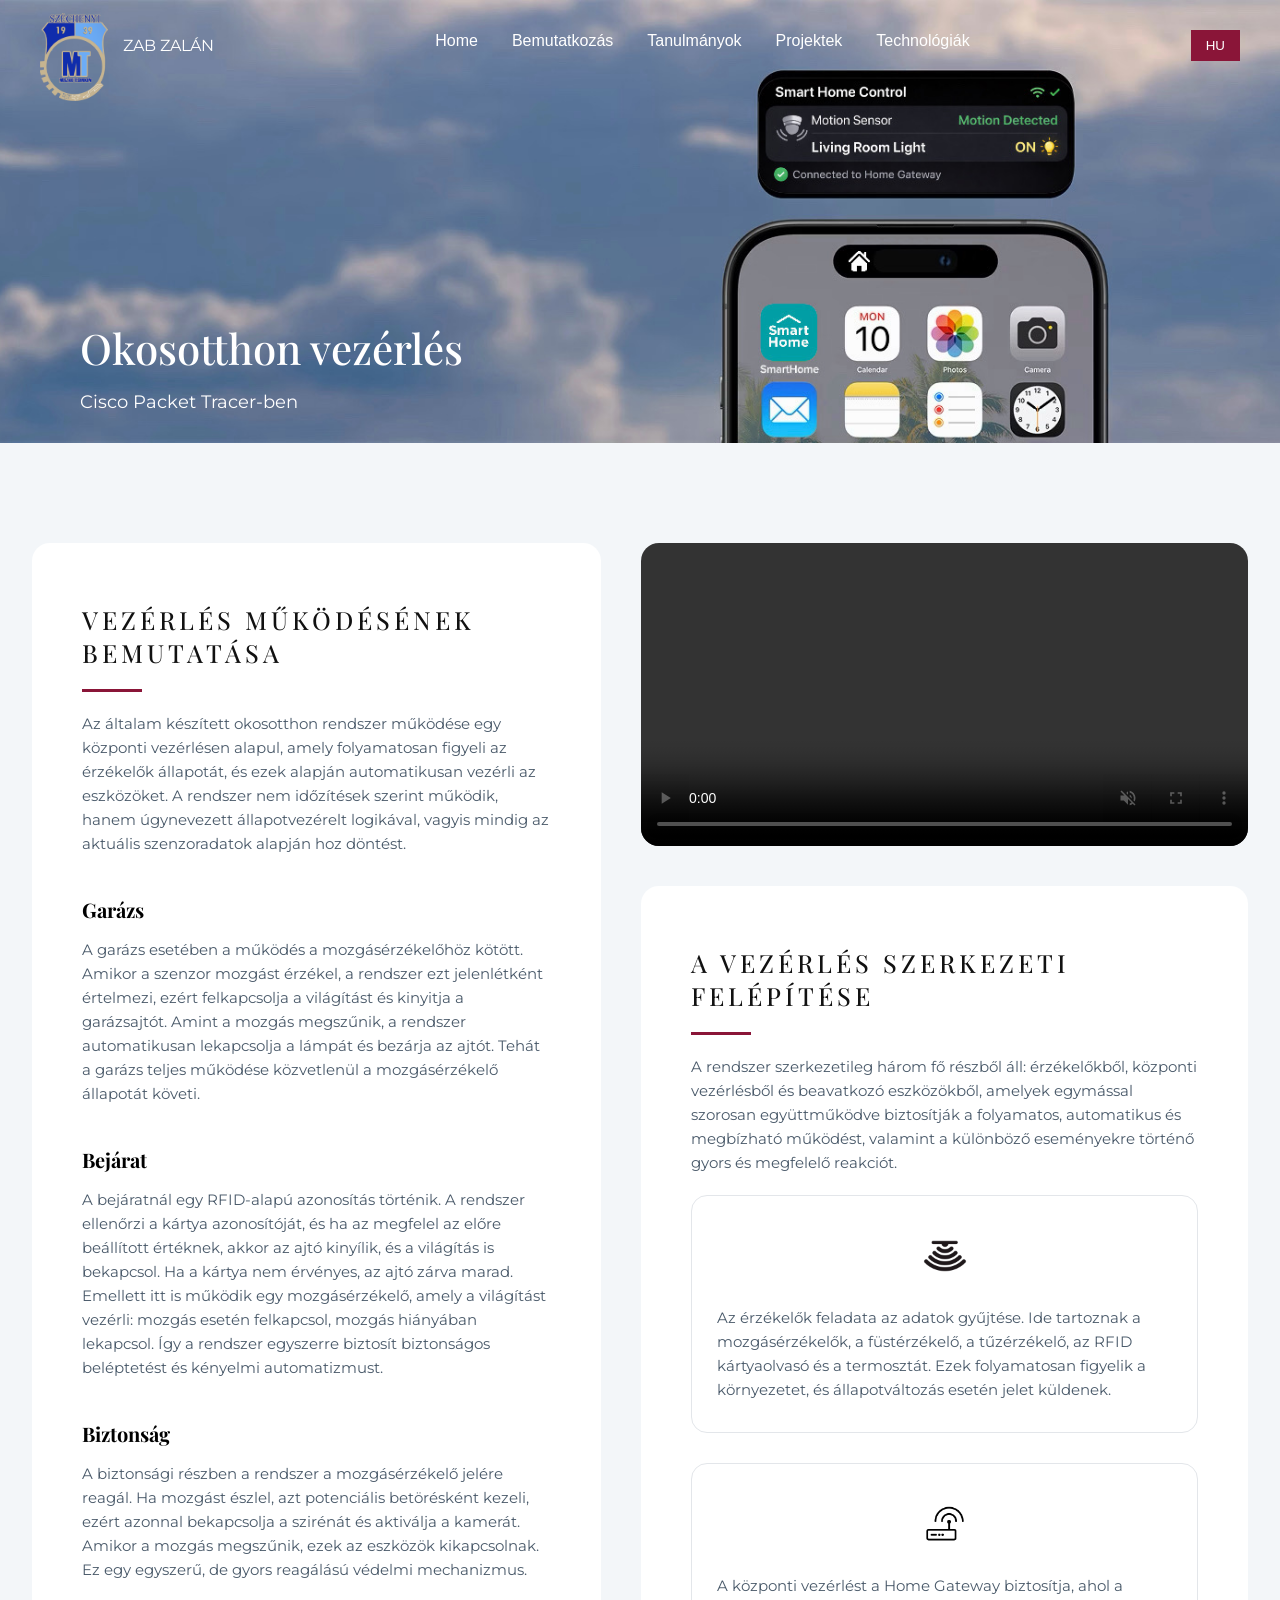
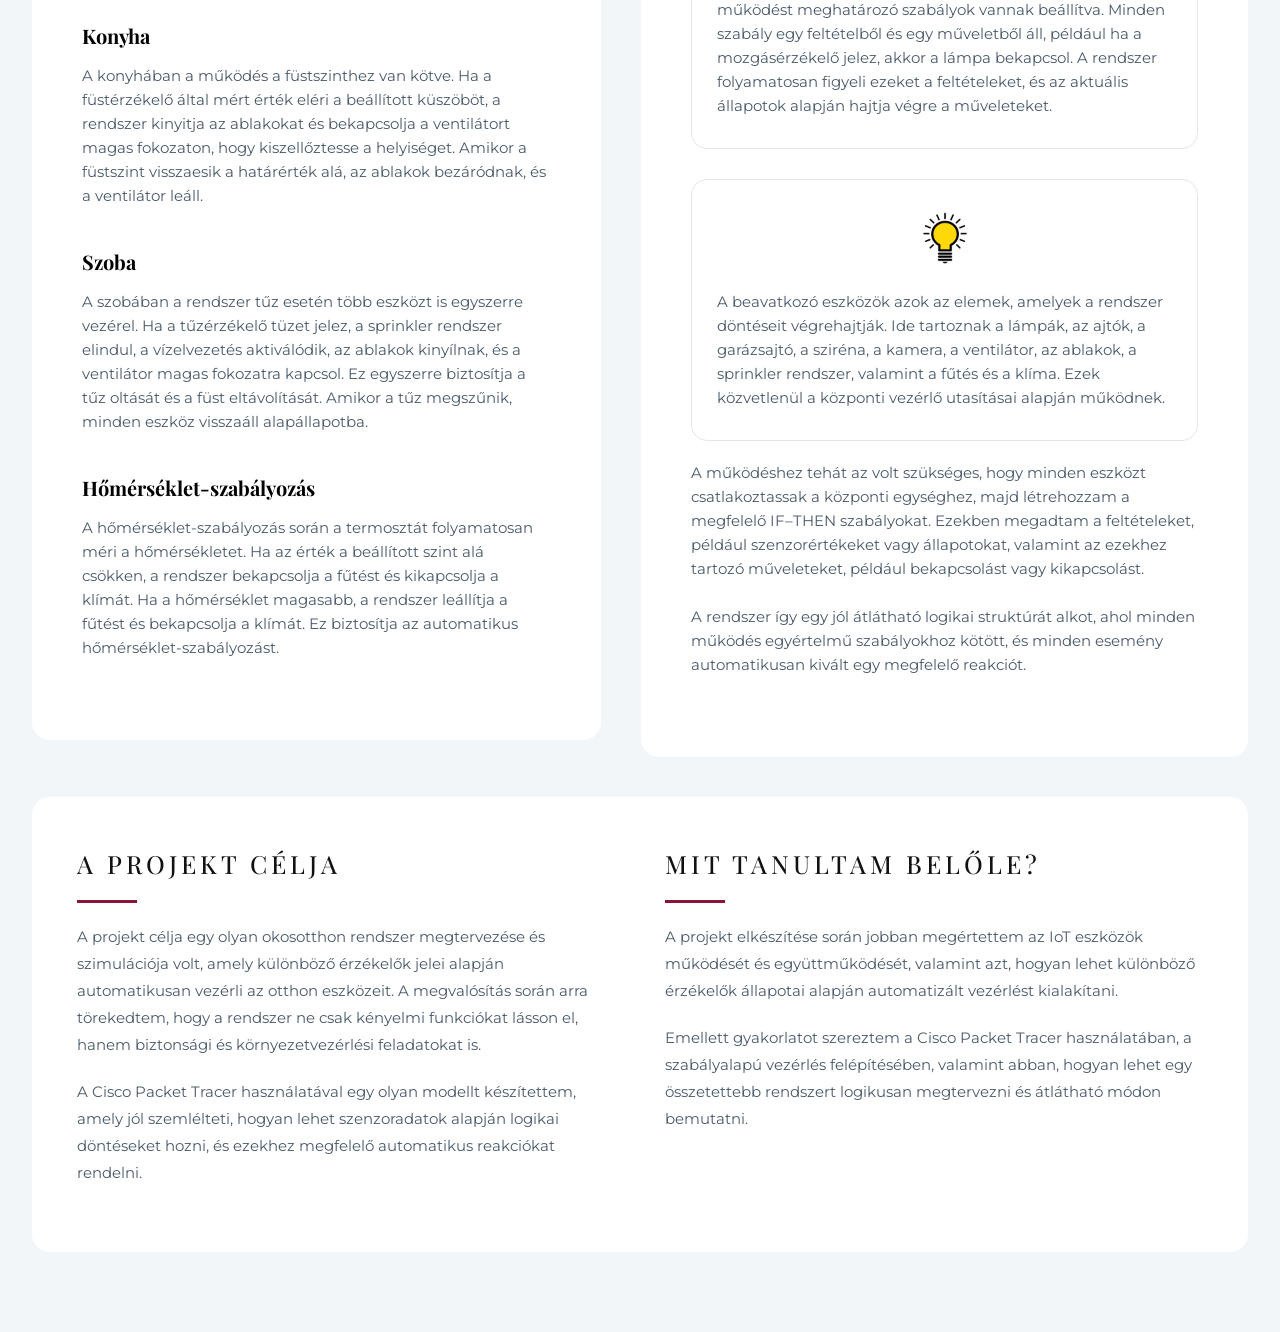
==== Projektek/project_1.html @ eafe8681 "fix submodule issue for Projektek" ====
<!DOCTYPE html>
<html lang="hu">

<head>
    <meta charset="UTF-8">
    <meta name="viewport" content="width=device-width, initial-scale=1.0">
    <title>Portfolio</title>
    <link rel="stylesheet" href="./style/style.css">
    <link
        href="https://fonts.googleapis.com/css2?family=Playfair+Display:wght@400;600&family=Montserrat:wght@300;500&display=swap"
        rel="stylesheet">
</head>

<body>
    <header>
        <div class="logo">
            <a href="https://szek-szechenyi.www.intezmeny.edir.hu/" target="_blank">
                <img src="./style/Photos/logo.png" alt="School Logo">
            </a>
            <span id="nav-name">ZAB ZALÁN</span>
        </div>
        <button class="menu-toggle" onclick="toggleMenu()">
            ☰
        </button>
        <nav id="nav-menu">
            <button onclick="scrollToSection('home')" id="nav-home">Home</button>
            <button onclick="scrollToSection('rolam')" id="nav-about">Bemutatkozás</button>
            <div class="dropdown">
                <button class="dropbtn" id="nav-study" onclick="handleStudyClick()">Tanulmányok</button>
                <div class="dropdown-content">
                    <button onclick="scrollToSection('ev910')" id="ev910-btn">9–10. évfolyam</button>
                    <button onclick="scrollToSection('ev11')" id="ev11-btn">11. évfolyam</button>
                    <button onclick="scrollToSection('ev12')" id="ev12-btn">12. évfolyam</button>
                    <button onclick="scrollToSection('ev13')" id="ev13-btn">13. évfolyam</button>
                </div>
            </div>
            <button onclick="scrollToSection('projektek')" id="nav-projects">Projektek</button>
            <button onclick="scrollToSection('technologiak')" id="nav-technologies">Technológiák</button>
        </nav>

        <button class="lang-btn" id="lang-btn" onclick="toggleLanguage()">HU</button>
    </header>

    <!-- HERO SECTION -->
    <section class="hero">
        <div class="hero-content">
            <h1>Okosotthon vezérlés</h1>
            <p>Cisco Packet Tracer-ben</p>
        </div>
    </section>


    <section class="cards-layout">
        <div class="cards-layout2">

            <div class="wrapper">
                <h1>Vezérlés működésének bemutatása</h1>


                <p>
                    Az általam készített okosotthon rendszer működése egy központi vezérlésen alapul, amely folyamatosan
                    figyeli az érzékelők állapotát, és ezek alapján automatikusan vezérli az eszközöket. A rendszer nem
                    időzítések szerint működik, hanem úgynevezett állapotvezérelt logikával, vagyis mindig az aktuális
                    szenzoradatok alapján hoz döntést.
                </p>

                <h2>Garázs</h2>
                <p>A garázs esetében a működés a mozgásérzékelőhöz kötött. Amikor a szenzor mozgást érzékel,
                    a rendszer ezt jelenlétként értelmezi, ezért felkapcsolja a világítást és kinyitja a garázsajtót.
                    Amint a mozgás megszűnik, a rendszer automatikusan lekapcsolja a lámpát és bezárja az ajtót. Tehát a
                    garázs teljes működése közvetlenül a mozgásérzékelő állapotát követi.</p>

                <h2>Bejárat</h2>
                <p>A bejáratnál egy RFID-alapú azonosítás történik. A rendszer ellenőrzi a kártya
                    azonosítóját, és ha az megfelel az előre beállított értéknek, akkor az ajtó kinyílik, és a világítás
                    is bekapcsol. Ha a kártya nem érvényes, az ajtó zárva marad. Emellett itt is működik egy
                    mozgásérzékelő, amely a világítást vezérli: mozgás esetén felkapcsol, mozgás hiányában lekapcsol.
                    Így a rendszer egyszerre biztosít biztonságos beléptetést és kényelmi automatizmust.</p>

                <h2>Biztonság</h2>
                <p>A biztonsági részben a rendszer a mozgásérzékelő jelére reagál. Ha mozgást észlel, azt potenciális
                    betörésként kezeli, ezért azonnal bekapcsolja a szirénát és aktiválja a kamerát. Amikor a mozgás
                    megszűnik, ezek az eszközök kikapcsolnak. Ez egy egyszerű, de gyors reagálású védelmi mechanizmus.
                </p>

                <h2>Konyha</h2>
                <p>A konyhában a működés a füstszinthez van kötve. Ha a füstérzékelő által mért érték eléri a beállított
                    küszöböt, a rendszer kinyitja az ablakokat és bekapcsolja a ventilátort magas fokozaton, hogy
                    kiszellőztesse a helyiséget. Amikor a füstszint visszaesik a határérték alá, az ablakok bezáródnak,
                    és a ventilátor leáll.</p>

                <h2>Szoba</h2>
                <p>A szobában a rendszer tűz esetén több eszközt is egyszerre vezérel. Ha a tűzérzékelő
                    tüzet jelez, a sprinkler rendszer elindul, a vízelvezetés aktiválódik, az ablakok kinyílnak, és a
                    ventilátor magas fokozatra kapcsol. Ez egyszerre biztosítja a tűz oltását és a füst eltávolítását.
                    Amikor a tűz megszűnik, minden eszköz visszaáll alapállapotba.</p>

                <h2>Hőmérséklet-szabályozás</h2>
                <p>A hőmérséklet-szabályozás során a termosztát folyamatosan méri a hőmérsékletet. Ha az érték a
                    beállított szint alá csökken, a rendszer bekapcsolja a fűtést és kikapcsolja a klímát. Ha a
                    hőmérséklet magasabb, a rendszer leállítja a fűtést és bekapcsolja a klímát. Ez biztosítja az
                    automatikus hőmérséklet-szabályozást.</p>
            </div>

            <div class="right-slide">

                <video class="side-video" autoplay muted loop controls playsinline>
                    <source src="./style/Photos/cisco.mp4" type="video/mp4">
                    A böngésződ nem támogatja a videó lejátszását.
                </video>

                <div class="wrapper2">
                    <h1>A vezérlés szerkezeti felépítése</h1>

                    <p class="intro">
                        A rendszer szerkezetileg három fő részből áll: érzékelőkből, központi vezérlésből és beavatkozó
                        eszközökből, amelyek egymással szorosan együttműködve biztosítják a folyamatos, automatikus és
                        megbízható működést, valamint a különböző eseményekre történő gyors és megfelelő reakciót.
                    </p>

                    <div class="main-cards">

                        <div class="main-card">

                            <div class="icon">
                                <img src="./style/Photos/erzekelo.png" alt="Érzékelő">
                            </div>
                            <p>
                                Az érzékelők feladata az adatok gyűjtése. Ide tartoznak a mozgásérzékelők, a
                                füstérzékelő, a tűzérzékelő, az RFID kártyaolvasó és a termosztát. Ezek folyamatosan
                                figyelik a környezetet, és állapotváltozás esetén jelet küldenek.
                            </p>
                        </div>

                        <div class="main-card">

                            <div class="icon">
                                <img src="./style/Photos/home_gateway.png" alt="Home Gateway">
                            </div>
                            <p>
                                A központi vezérlést a Home Gateway biztosítja, ahol a működést meghatározó szabályok
                                vannak beállítva. Minden szabály egy feltételből és egy műveletből áll, például ha a
                                mozgásérzékelő jelez, akkor a lámpa bekapcsol. A rendszer folyamatosan figyeli ezeket a
                                feltételeket, és az aktuális állapotok alapján hajtja végre a műveleteket.
                            </p>
                        </div>

                        <div class="main-card">
                            <div class="icon">
                                <img src="./style/Photos/lamp.png" alt="Lámpa">
                            </div>
                            <p>
                                A beavatkozó eszközök azok az elemek, amelyek a rendszer döntéseit végrehajtják. Ide
                                tartoznak a lámpák, az ajtók, a garázsajtó, a sziréna, a kamera, a ventilátor, az
                                ablakok, a sprinkler rendszer, valamint a fűtés és a klíma. Ezek közvetlenül a központi
                                vezérlő utasításai alapján működnek.
                            </p>
                        </div>
                    </div>

                    <p class="outro">
                        A működéshez tehát az volt szükséges, hogy minden eszközt csatlakoztassak a központi egységhez,
                        majd létrehozzam a megfelelő IF–THEN szabályokat. Ezekben megadtam a feltételeket, például
                        szenzorértékeket vagy állapotokat, valamint az ezekhez tartozó műveleteket, például bekapcsolást
                        vagy kikapcsolást.
                        <br></br>
                        A rendszer így egy jól átlátható logikai struktúrát alkot, ahol minden működés egyértelmű
                        szabályokhoz kötött, és minden esemény automatikusan kivált egy megfelelő reakciót.
                    </p>
                </div>
            </div>
        </div>
    </section>

    <section class="project-summary-section">
    <div class="project-summary-card">
        <div class="summary-column">
            <h2>A projekt célja</h2>
            <p>
                A projekt célja egy olyan okosotthon rendszer megtervezése és szimulációja volt,
                amely különböző érzékelők jelei alapján automatikusan vezérli az otthon eszközeit.
                A megvalósítás során arra törekedtem, hogy a rendszer ne csak kényelmi funkciókat
                lásson el, hanem biztonsági és környezetvezérlési feladatokat is.
            </p>
            <p>
                A Cisco Packet Tracer használatával egy olyan modellt készítettem, amely jól
                szemlélteti, hogyan lehet szenzoradatok alapján logikai döntéseket hozni, és ezekhez
                megfelelő automatikus reakciókat rendelni.
            </p>
        </div>

        <div class="summary-column">
            <h2>Mit tanultam belőle?</h2>
            <p>
                A projekt elkészítése során jobban megértettem az IoT eszközök működését és
                együttműködését, valamint azt, hogyan lehet különböző érzékelők állapotai alapján
                automatizált vezérlést kialakítani.
            </p>
            <p>
                Emellett gyakorlatot szereztem a Cisco Packet Tracer használatában, a szabályalapú
                vezérlés felépítésében, valamint abban, hogyan lehet egy összetettebb rendszert
                logikusan megtervezni és átlátható módon bemutatni.
            </p>
        </div>
    </div>
</section>





    <script src="./style/script.js"></script>
</body>

</html>
---- Projektek/style/style.css ----
﻿/* 1. GLOBAL / OLDAL*/
/* Az egész oldal alap stílusa */

* {
    margin: 0;
    padding: 0;
    box-sizing: border-box;
}

body {
   font-family: 'Montserrat', sans-serif;
   margin: 0;
   overflow-x: hidden;
   background-color: #f3f6f9;
}

h1, h2, h3 {
    font-family: 'Playfair Display', serif;
}

/* ================== 2. NAVBAR / FEJLÉC*/
/* Felső fekete navigációs sáv */

header {
    margin: 0;
    box-sizing: border-box;
    background: transparent;
    color: white;
    display: flex;
    justify-content: space-between;
    align-items: center;
    padding: 0 40px;
    width: 100%;
    height: 90px;
    position: absolute;
    top: 0;
    left: 0;
    z-index: 1000;
}

.menu-toggle {
    display: none;
    background: none;
    border: none;
    font-size: 28px;
    color: white;
    cursor: pointer;
}

/* Bal oldali logó + név */

.logo {
    display: flex;
    align-items: center;
    gap: 15px;
}

.logo img {
    height: 140px;
    width: auto;
    padding-top: 40px;
}

/* Navigációs gombok */

nav button {
    background: none;
    border: none;
    color: white;
    margin: 0 15px;
    font-size: 16px;
    cursor: pointer;
}

nav button:hover {
    color: #8a1538;
}

/* Nyelvváltó gomb */

.lang-btn {
    background-color: #8a1538;
    border: none;
    color: white;
    padding: 8px 15px;
    cursor: pointer;
}
.lang-btn:hover {
    background-color: #a61e4d;
}

/* ================== 3. HERO SZEKCIÓ 
/* Fekete-fehér átmenetes felső rész */

.hero {
    width: 100%;
    margin: 0;

    /* 👇 kép pozíció lejjebb */
    background: url('./Photos/projekt_1.JPEG') center 20% / cover no-repeat;

    /* 👇 több hely felül (navbar miatt is) */
    padding: 320px 0 30px;

    display: flex;
    justify-content: flex-start; /* 👈 balra tolja */
}

/* SZÖVEG BLOKK */

.hero-content {
    margin-left: 80px; /* 👈 balra húzás */
    max-width: 500px;
}

/* opcionális szebb kinézet */

.hero h1 {
    color: white;
    font-size: 42px;
    margin-bottom: 15px;
}

.hero p {
    color: white;
    font-size: 18px;
}



/* ================== 9. DROPDOWN MENÜ  */


.dropdown {
    position: relative;
    display: inline-block;
    padding-bottom: 10px;
}

.dropbtn {
    background: none;
    border: none;
    color: white;
    font-size: 16px;
    cursor: pointer;
}

.dropdown-content {
    display: none;
    position: absolute;
    background-color: #111;
    min-width: 200px;
    top: 100%;
    left: 0;
    border-radius: 12px;
    padding: 10px 0;
    box-shadow: 0 15px 40px rgba(0,0,0,0.4);
    opacity: 0;
    transform: translateY(10px);
    transition: all 0.3s ease;
}

/* Hoverre lenyílik */
.dropdown:hover .dropdown-content {
    display: block;
    opacity: 1;
    transform: translateY(0);
}

.dropdown-content button:hover {
    color: #8a1538;
    background: transparent;
}

/* tartalom ------------------------------------------------ */

.wrapper h1,
.wrapper2 h1 {
    font-size: 25px;
    font-weight: 450;
    letter-spacing: 4px;
    text-transform: uppercase;
    color: #111;
    position: relative;
}
.wrapper h1::after,
.wrapper2 h1::after {
    content: "";
    display: block;
    width: 60px;
    height: 3px;
    background: #8a1538;
    margin-top: 20px;
}

.cards-layout {
    display: flex;
    justify-content: center;
    gap: 40px;
    max-width: 95%;
    margin: 20px auto 80px auto;
    align-items: flex-start;
}

.cards-layout2 {
    display: flex;
    gap: 40px;
    align-items: flex-start;
}

.wrapper {
        max-width: 700px;
        margin: 80px auto;
        padding: 60px 50px;
        background: #ffffff;
        border-radius: 18px;
        
    }

    
    .wrapper h2 {
        font-size: 20px;
        margin-top: 40px;
        margin-bottom: 15px;
    }

    .wrapper p {
        color: #4a5a6a;
        font-size: 15px;
        line-height: 1.6;
        max-width: 850px;
        margin-bottom: 20px;
    }


    .wrapper2 {
        max-width: 1100px;
        margin: 80px auto;
        padding: 60px 50px;
        background: #ffffff;
        border-radius: 18px;
        min-height: 945px;
        margin-top: 30px;
    }

    h1 {
        font-size: 34px;
        font-weight: 500;
        color: #1c2b39;
        margin-bottom: 20px;
    }

    .intro {
        color: #4a5a6a;
        font-size: 15px;
        line-height: 1.6;
        max-width: 850px;
        margin-bottom: 20px;
    }


    .main-cards {
        display: flex;
        gap: 30px;
        flex-wrap: wrap;
    }

    .main-card {
        flex: 1;
        min-width: 260px;
        background: white;
        border: 1px solid #e3e6ea;
        border-radius: 16px;
        padding: 30px 25px;
        box-sizing: border-box;
    }

    .icon {
        font-size: 28px;
        margin-bottom: 20px;
        color: #2d3a45;
            display: flex;
            justify-content: center;
            align-items: center;
    }

        .icon img {
            width: 60px;
            height: 60px;
            object-fit: contain;
            display: block;
            margin: 0 auto;
        }

    .main-card p {
        font-size: 15px;
        color: #4a5a6a;
        line-height: 1.6;
        margin: 0;
    }

    .outro {
        margin-top: 20px;
        color: #4a5a6a;
        font-size: 15px;
        line-height: 1.6;
        max-width: 850px;
        margin-bottom: 20px;
    }


    .right-slide {
        display: flex;
        flex-direction: column;
        align-items: flex-start;
        justify-content: flex-start;
        margin-top: 80px;
    }

.summary-column h2 {
    font-size: 25px;
    font-weight: 450;
    letter-spacing: 4px;
    text-transform: uppercase;
    color: #111;
    position: relative;
}
.summary-column h2::after {
    content: "";
    display: block;
    width: 60px;
    height: 3px;
    background: #8a1538;
    margin-top: 20px;
}

.project-summary-section {
    width: 100%;
    max-width: 95%;
    margin: -120px auto 80px auto;
}

.project-summary-card {
    background: #ffffff;
    border-radius: 18px;
    padding: 50px 45px;
    display: flex;
    gap: 50px;
    align-items: flex-start;
    
}

.summary-column {
    flex: 1;
}

.summary-column p {
    margin-top: 20px;
    font-size: 15px;
    line-height: 1.8;
    color: #4a5a6a;
    margin-bottom: 16px;
}


/* KÉP */
.side-video {
        width: 100%;
        max-width: 1100px;
        border-radius: 18px;
        object-fit: cover;
        margin-bottom: 10px;
        display: block;
    }



/* ================== 📱 MOBIL (768px alatt) ================== */

@media (max-width: 768px) {

    /* ===== NAVBAR ===== */

    header {
        padding: 0 20px;
        height: 70px;
    }

    .logo img {
        height: 80px;
        padding-top: 10px;
    }

    .logo span {
        font-size: 14px;
    }

    nav {
        display: none;
        flex-direction: column;
        background-color: black;
        position: absolute;
        top: 70px;
        right: 0;
        width: 220px;
        padding: 20px;
        z-index: 999;
    }

    nav.active {
        display: flex;
    }

    nav button {
        margin: 10px 0;
        text-align: left;
        font-size: 14px;
    }

    .menu-toggle {
        display: block;
        margin-left: auto;
        margin-right: 10px;
    }

    /* Dropdown mobil fix */
    .dropdown-content {
        position: static;
        box-shadow: none;
        background: #111;
        border-radius: 8px;
        margin-top: 5px;
    }

    .dropdown-content.mobile-open {
        display: block;
    }

    /* ===== HERO ===== */

    .hero {
        padding: 160px 20px 40px;
        justify-content: flex-start;
        text-align: left;
        background-position: 60% center;
    }

    .hero-content {
        margin-left: 0;
        max-width: 100%;
    }

    .hero h1 {
        font-size: 28px;
    }

    .hero p {
        font-size: 16px;
    }

    /* ===== LAYOUT ===== */

    .cards-layout {
        flex-direction: column;
        gap: 20px;
        margin: 20px auto;
    }

    .cards-layout2 {
        flex-direction: column;
        gap: 20px;
    }

    .right-slide {
        margin-top: 0;
    }

    /* ===== WRAPPEREK ===== */

    .wrapper,
    .wrapper2 {
        padding: 30px 20px;
        margin: 20px auto;
    }

    .wrapper2 {
        min-height: auto;
    }

    /* ===== SZÖVEG ===== */

    h1 {
        font-size: 24px;
    }

    .wrapper h2 {
        font-size: 18px;
    }

    .wrapper p,
    .intro,
    .outro {
        font-size: 14px;
    }

    /* ===== KÁRTYÁK ===== */

    .main-cards {
        flex-direction: column;
        gap: 20px;
    }

    .main-card {
        padding: 20px;
    }

    .icon img {
        width: 50px;
        height: 50px;
    }

    /* ===== VIDEÓ ===== */

    .side-video {
        width: 100%;
        border-radius: 12px;
    }

    /* ===== PROJECT SUMMARY ===== */

    .project-summary-card {
        flex-direction: column;
        padding: 30px 20px;
        gap: 30px;
    }

    .summary-column h2 {
        font-size: 20px;
    }

    .summary-column p {
        font-size: 14px;
    }

    .project-summary-section {
        margin: 20px auto;
    }
}
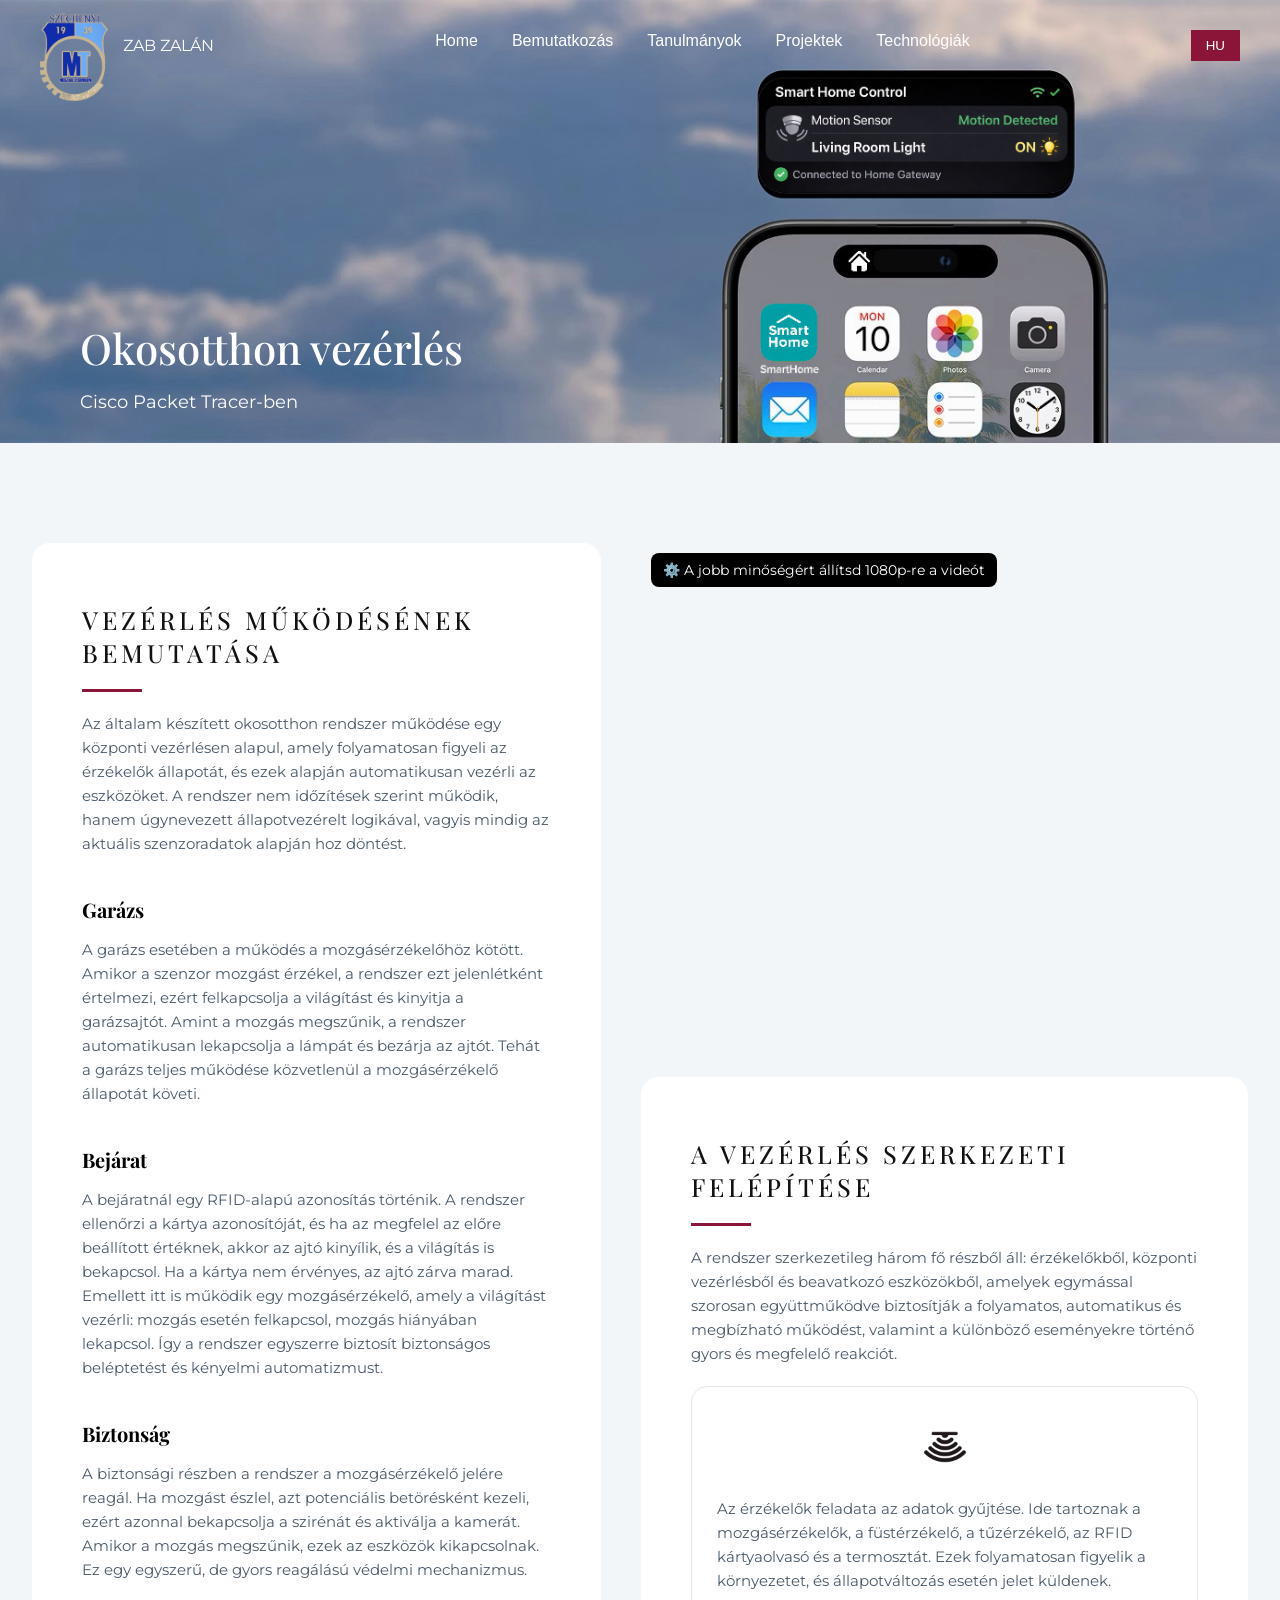
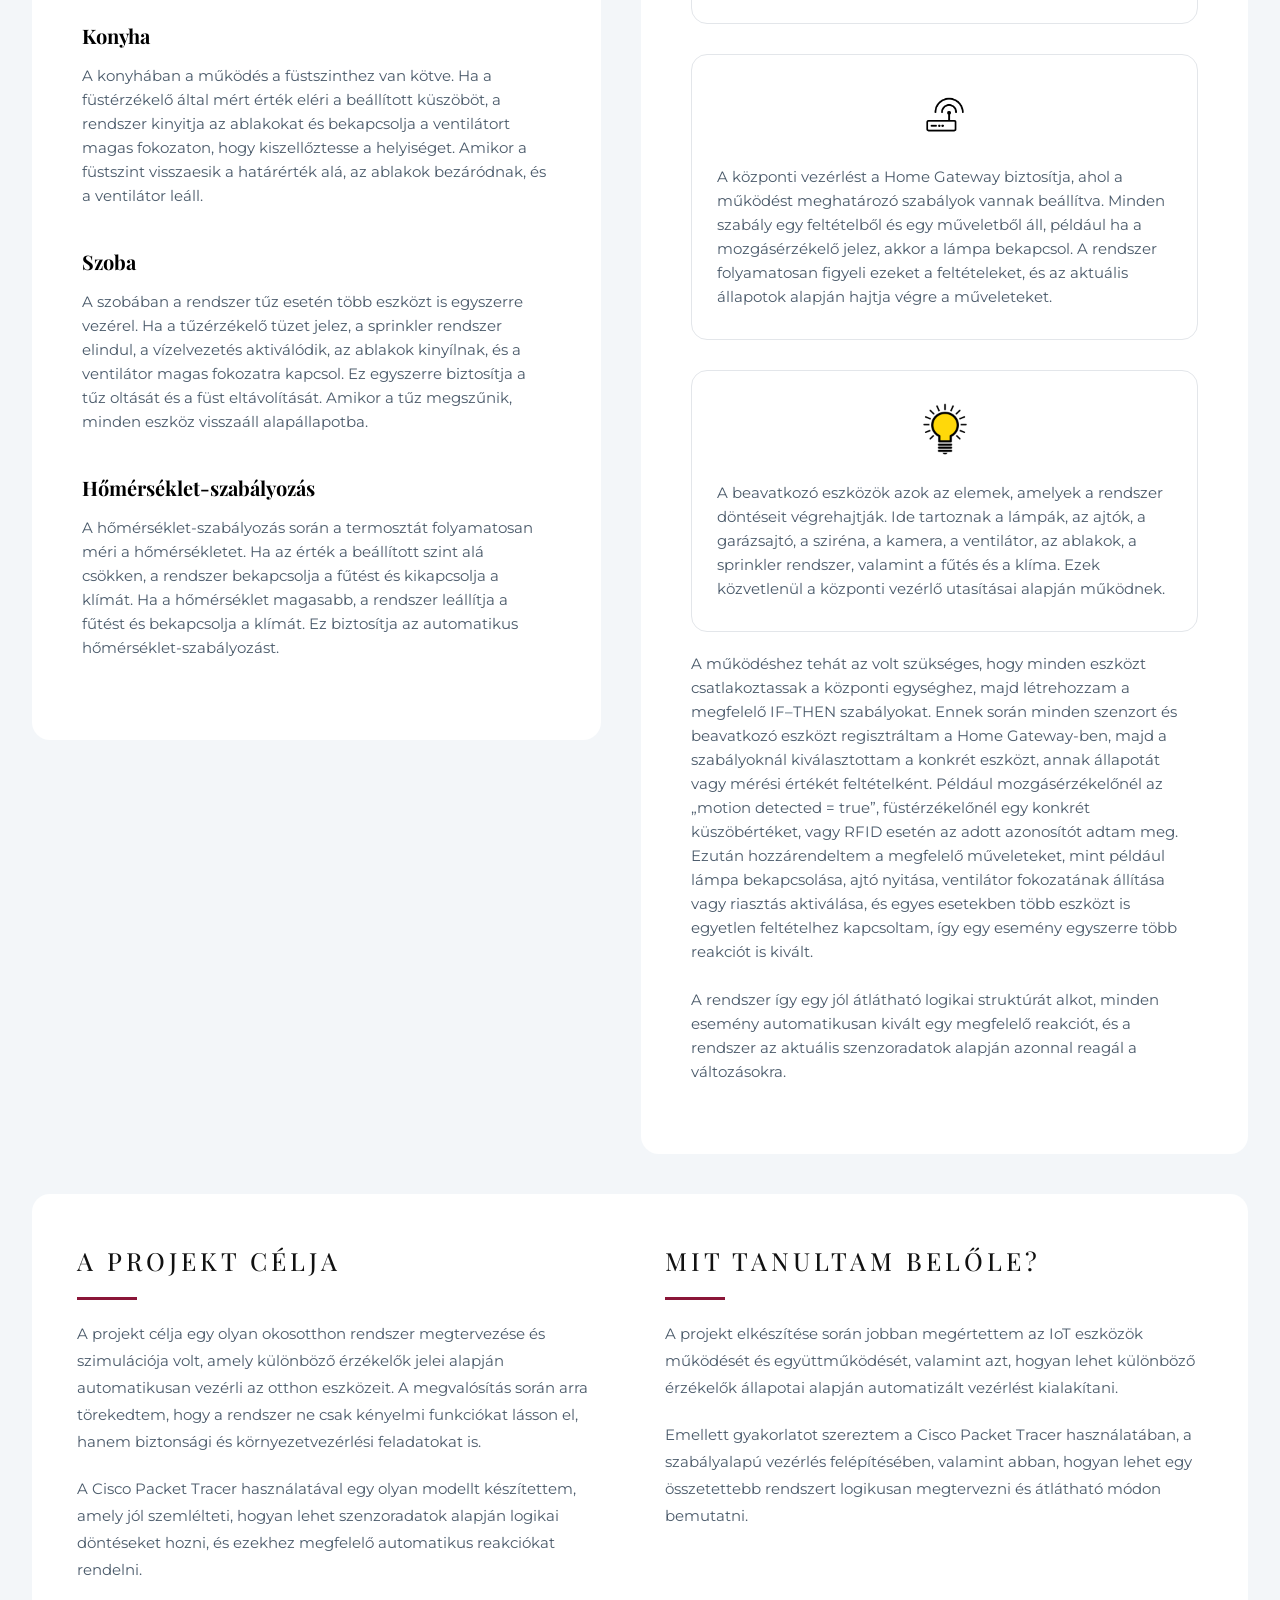
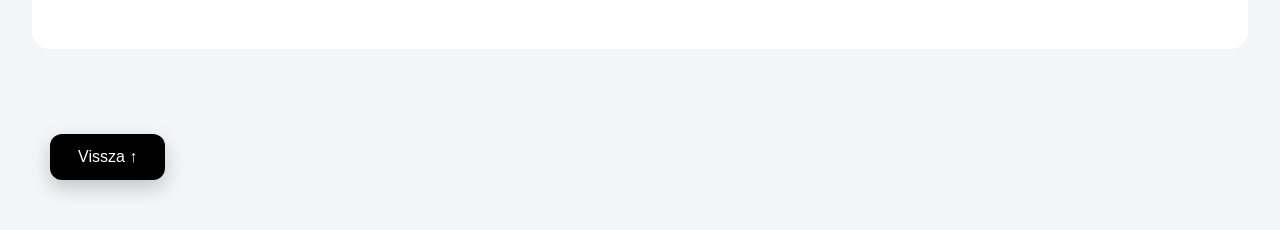
==== commit 4ef43ed8: "30" ====
--- a/Projektek/project_1.html
+++ b/Projektek/project_1.html
@@ -23,19 +23,19 @@
             ☰
         </button>
         <nav id="nav-menu">
-            <button onclick="scrollToSection('home')" id="nav-home">Home</button>
-            <button onclick="scrollToSection('rolam')" id="nav-about">Bemutatkozás</button>
+            <button onclick="navigateToSection('home')" id="nav-home">Home</button>
+            <button onclick="navigateToSection('rolam')" id="nav-about">Bemutatkozás</button>
             <div class="dropdown">
                 <button class="dropbtn" id="nav-study" onclick="handleStudyClick()">Tanulmányok</button>
                 <div class="dropdown-content">
-                    <button onclick="scrollToSection('ev910')" id="ev910-btn">9–10. évfolyam</button>
-                    <button onclick="scrollToSection('ev11')" id="ev11-btn">11. évfolyam</button>
-                    <button onclick="scrollToSection('ev12')" id="ev12-btn">12. évfolyam</button>
-                    <button onclick="scrollToSection('ev13')" id="ev13-btn">13. évfolyam</button>
+                    <button onclick="navigateToSection('ev910')" id="ev910-btn">9–10. évfolyam</button>
+                    <button onclick="navigateToSection('ev11')" id="ev11-btn">11. évfolyam</button>
+                    <button onclick="navigateToSection('ev12')" id="ev12-btn">12. évfolyam</button>
+                    <button onclick="navigateToSection('ev13')" id="ev13-btn">13. évfolyam</button>
                 </div>
             </div>
-            <button onclick="scrollToSection('projektek')" id="nav-projects">Projektek</button>
-            <button onclick="scrollToSection('technologiak')" id="nav-technologies">Technológiák</button>
+            <button onclick="navigateToSection('projektek')" id="nav-projects">Projektek</button>
+            <button onclick="navigateToSection('technologiak')" id="nav-technologies">Technológiák</button>
         </nav>
 
         <button class="lang-btn" id="lang-btn" onclick="toggleLanguage()">HU</button>
@@ -104,10 +104,18 @@
 
             <div class="right-slide">
 
-                <video class="side-video" autoplay muted loop controls playsinline>
-                    <source src="./style/Photos/cisco.mp4" type="video/mp4">
-                    A böngésződ nem támogatja a videó lejátszását.
-                </video>
+                <div class="video-container">
+
+                    <iframe class="drive-video"
+                        src="https://drive.google.com/file/d/1aJgLFd3139MfaMrBor8p5XpL0KWACQbv/preview" allow="autoplay"
+                        allowfullscreen>
+                    </iframe>
+
+                    <p id="video-note" class="video-note">
+                        ⚙️ A jobb minőségért állítsd 1080p-re a videót
+                    </p>
+
+                </div>
 
                 <div class="wrapper2">
                     <h1>A vezérlés szerkezeti felépítése</h1>
@@ -160,12 +168,18 @@
 
                     <p class="outro">
                         A működéshez tehát az volt szükséges, hogy minden eszközt csatlakoztassak a központi egységhez,
-                        majd létrehozzam a megfelelő IF–THEN szabályokat. Ezekben megadtam a feltételeket, például
-                        szenzorértékeket vagy állapotokat, valamint az ezekhez tartozó műveleteket, például bekapcsolást
-                        vagy kikapcsolást.
+                        majd létrehozzam a megfelelő IF–THEN szabályokat. Ennek során minden szenzort és beavatkozó
+                        eszközt regisztráltam a Home Gateway-ben, majd a szabályoknál kiválasztottam a konkrét eszközt,
+                        annak állapotát vagy mérési értékét feltételként. Például mozgásérzékelőnél az „motion detected
+                        = true”, füstérzékelőnél egy konkrét küszöbértéket, vagy RFID esetén az adott azonosítót adtam
+                        meg. Ezután hozzárendeltem a megfelelő műveleteket, mint például lámpa bekapcsolása, ajtó
+                        nyitása, ventilátor fokozatának állítása vagy riasztás aktiválása, és egyes esetekben több
+                        eszközt is egyetlen feltételhez kapcsoltam, így egy esemény egyszerre több reakciót is kivált.
                         <br></br>
-                        A rendszer így egy jól átlátható logikai struktúrát alkot, ahol minden működés egyértelmű
-                        szabályokhoz kötött, és minden esemény automatikusan kivált egy megfelelő reakciót.
+                        A rendszer így egy jól átlátható logikai struktúrát alkot, 
+                        minden esemény automatikusan kivált egy megfelelő reakciót, 
+                        és a rendszer az aktuális szenzoradatok alapján 
+                        azonnal reagál a változásokra.
                     </p>
                 </div>
             </div>
@@ -173,37 +187,39 @@
     </section>
 
     <section class="project-summary-section">
-    <div class="project-summary-card">
-        <div class="summary-column">
-            <h2>A projekt célja</h2>
-            <p>
-                A projekt célja egy olyan okosotthon rendszer megtervezése és szimulációja volt,
-                amely különböző érzékelők jelei alapján automatikusan vezérli az otthon eszközeit.
-                A megvalósítás során arra törekedtem, hogy a rendszer ne csak kényelmi funkciókat
-                lásson el, hanem biztonsági és környezetvezérlési feladatokat is.
-            </p>
-            <p>
-                A Cisco Packet Tracer használatával egy olyan modellt készítettem, amely jól
-                szemlélteti, hogyan lehet szenzoradatok alapján logikai döntéseket hozni, és ezekhez
-                megfelelő automatikus reakciókat rendelni.
-            </p>
-        </div>
-
-        <div class="summary-column">
-            <h2>Mit tanultam belőle?</h2>
-            <p>
-                A projekt elkészítése során jobban megértettem az IoT eszközök működését és
-                együttműködését, valamint azt, hogyan lehet különböző érzékelők állapotai alapján
-                automatizált vezérlést kialakítani.
-            </p>
-            <p>
-                Emellett gyakorlatot szereztem a Cisco Packet Tracer használatában, a szabályalapú
-                vezérlés felépítésében, valamint abban, hogyan lehet egy összetettebb rendszert
-                logikusan megtervezni és átlátható módon bemutatni.
-            </p>
-        </div>
-    </div>
-</section>
+        <div class="project-summary-card">
+            <div class="summary-column">
+                <h2>A projekt célja</h2>
+                <p>
+                    A projekt célja egy olyan okosotthon rendszer megtervezése és szimulációja volt,
+                    amely különböző érzékelők jelei alapján automatikusan vezérli az otthon eszközeit.
+                    A megvalósítás során arra törekedtem, hogy a rendszer ne csak kényelmi funkciókat
+                    lásson el, hanem biztonsági és környezetvezérlési feladatokat is.
+                </p>
+                <p>
+                    A Cisco Packet Tracer használatával egy olyan modellt készítettem, amely jól
+                    szemlélteti, hogyan lehet szenzoradatok alapján logikai döntéseket hozni, és ezekhez
+                    megfelelő automatikus reakciókat rendelni.
+                </p>
+            </div>
+
+            <div class="summary-column">
+                <h2>Mit tanultam belőle?</h2>
+                <p>
+                    A projekt elkészítése során jobban megértettem az IoT eszközök működését és
+                    együttműködését, valamint azt, hogyan lehet különböző érzékelők állapotai alapján
+                    automatizált vezérlést kialakítani.
+                </p>
+                <p>
+                    Emellett gyakorlatot szereztem a Cisco Packet Tracer használatában, a szabályalapú
+                    vezérlés felépítésében, valamint abban, hogyan lehet egy összetettebb rendszert
+                    logikusan megtervezni és átlátható módon bemutatni.
+                </p>
+            </div>
+        </div>
+    </section>
+
+    <button class="back-btn" id="back-technologies" onclick="scrollToTop()">Vissza ↑</button>
 
 
 
--- a/Projektek/style/style.css
+++ b/Projektek/style/style.css
@@ -239,7 +239,7 @@
         padding: 60px 50px;
         background: #ffffff;
         border-radius: 18px;
-        min-height: 945px;
+        min-height: 940px;
         margin-top: 30px;
     }
 
@@ -305,7 +305,7 @@
         font-size: 15px;
         line-height: 1.6;
         max-width: 850px;
-        margin-bottom: 20px;
+        margin-bottom: 10px;
     }
 
 
@@ -363,16 +363,56 @@
 }
 
 
-/* KÉP */
-.side-video {
-        width: 100%;
-        max-width: 1100px;
-        border-radius: 18px;
-        object-fit: cover;
-        margin-bottom: 10px;
-        display: block;
-    }
-
+.video-container {
+    position: relative;
+    width: 100%;
+    max-width: 1100px;
+    border-radius: 18px;
+    overflow: hidden;
+}
+
+.drive-video {
+    width: 100%;
+    height: 500px;
+    border: none;
+}
+
+/* NOTE */
+.video-note {
+    position: absolute;
+    top: 10px;
+    left: 10px;
+    background-color: black;
+    color: white;
+    padding: 8px 12px;
+    border-radius: 8px;
+    font-size: 14px;
+    transition: opacity 0.3s ease;
+}
+
+.back-btn {
+    margin-top: 5px;
+    margin-bottom: 50px;
+    margin-left: 50px;
+    background: black;
+    color: white;
+    border: none;
+    padding: 14px 28px;
+    font-size: 16px;
+    border-radius: 12px;
+    cursor: pointer;
+    transition: all 0.3s ease;
+    box-shadow: 0 8px 20px rgba(0,0,0,0.2);
+}
+
+.back-btn:hover {
+    transform: translateY(-3px);
+    box-shadow: 0 12px 25px rgba(0,0,0,0.3);
+}
+
+.back-btn:active {
+    transform: scale(0.95);
+}
 
 
 /* ================== 📱 MOBIL (768px alatt) ================== */
@@ -503,6 +543,11 @@
         font-size: 14px;
     }
 
+   
+    .drive-video {
+        height: 320px;
+    }
+
     /* ===== KÁRTYÁK ===== */
 
     .main-cards {
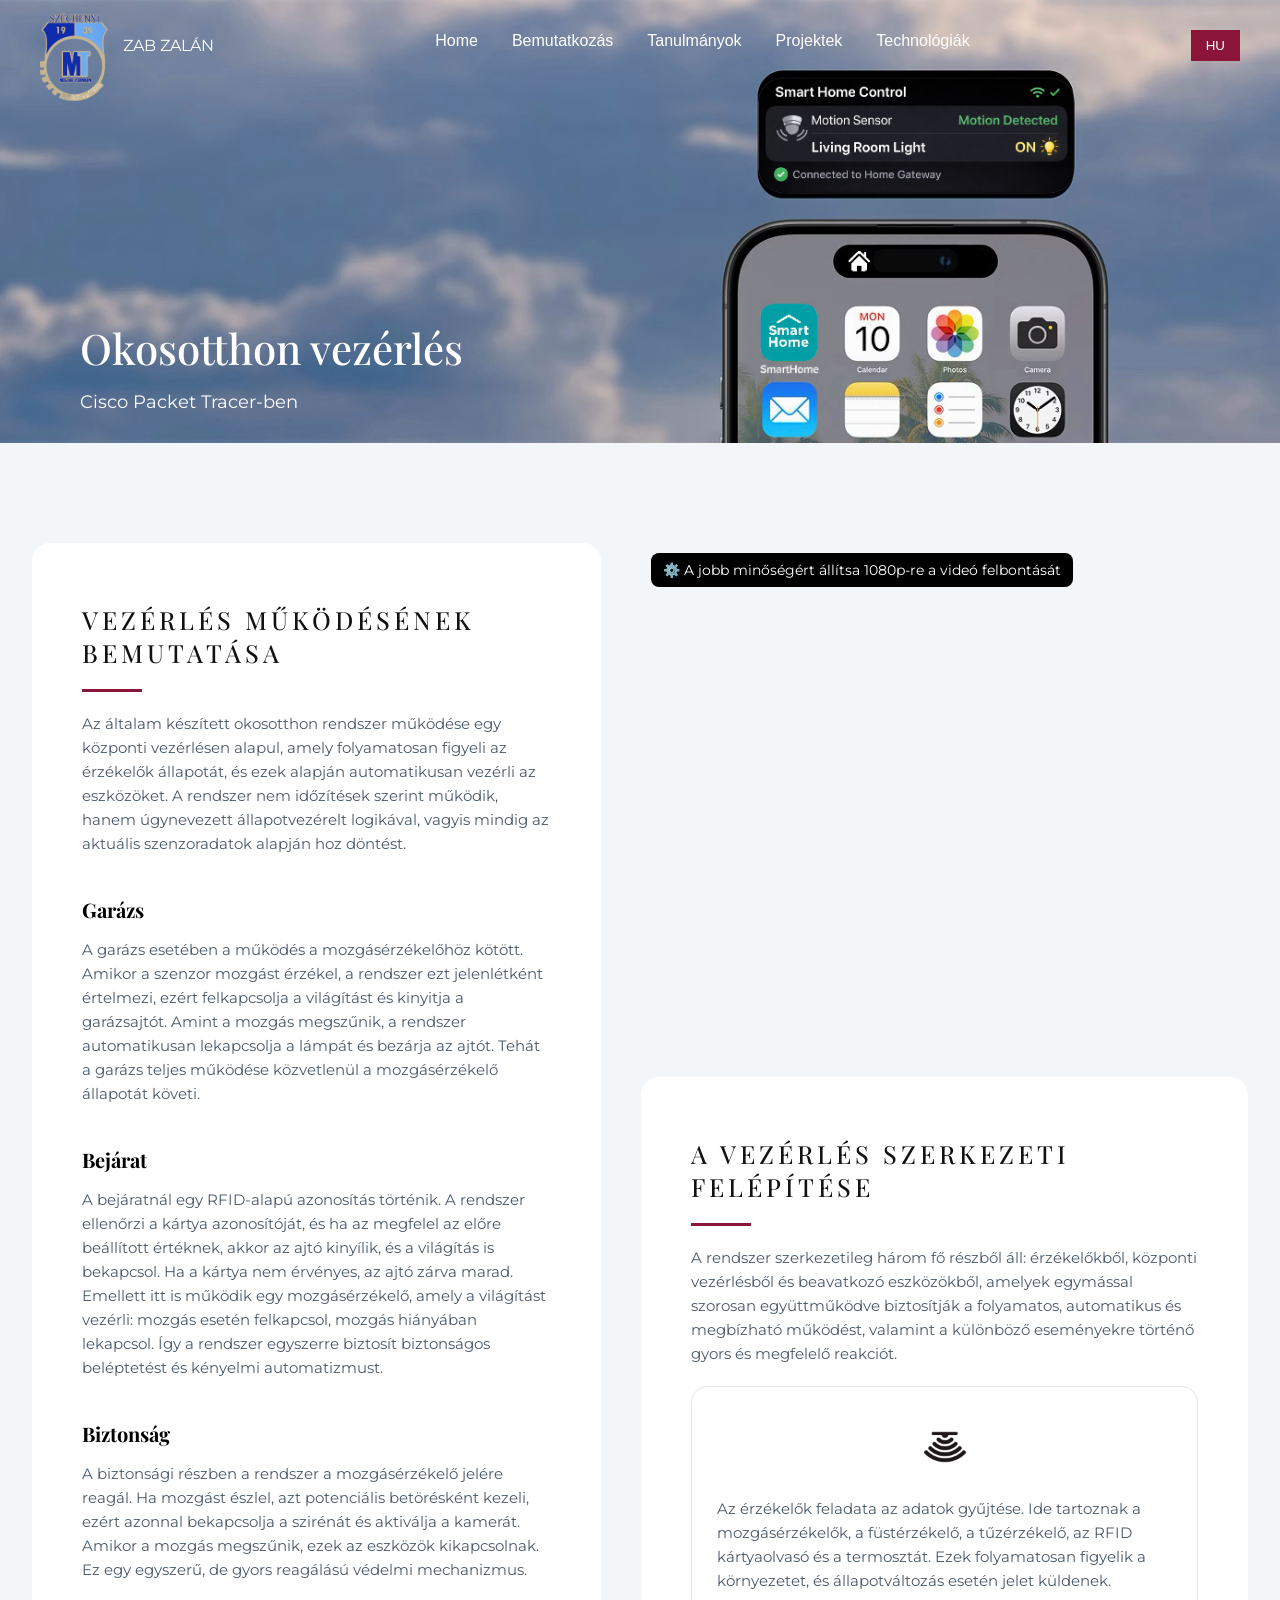
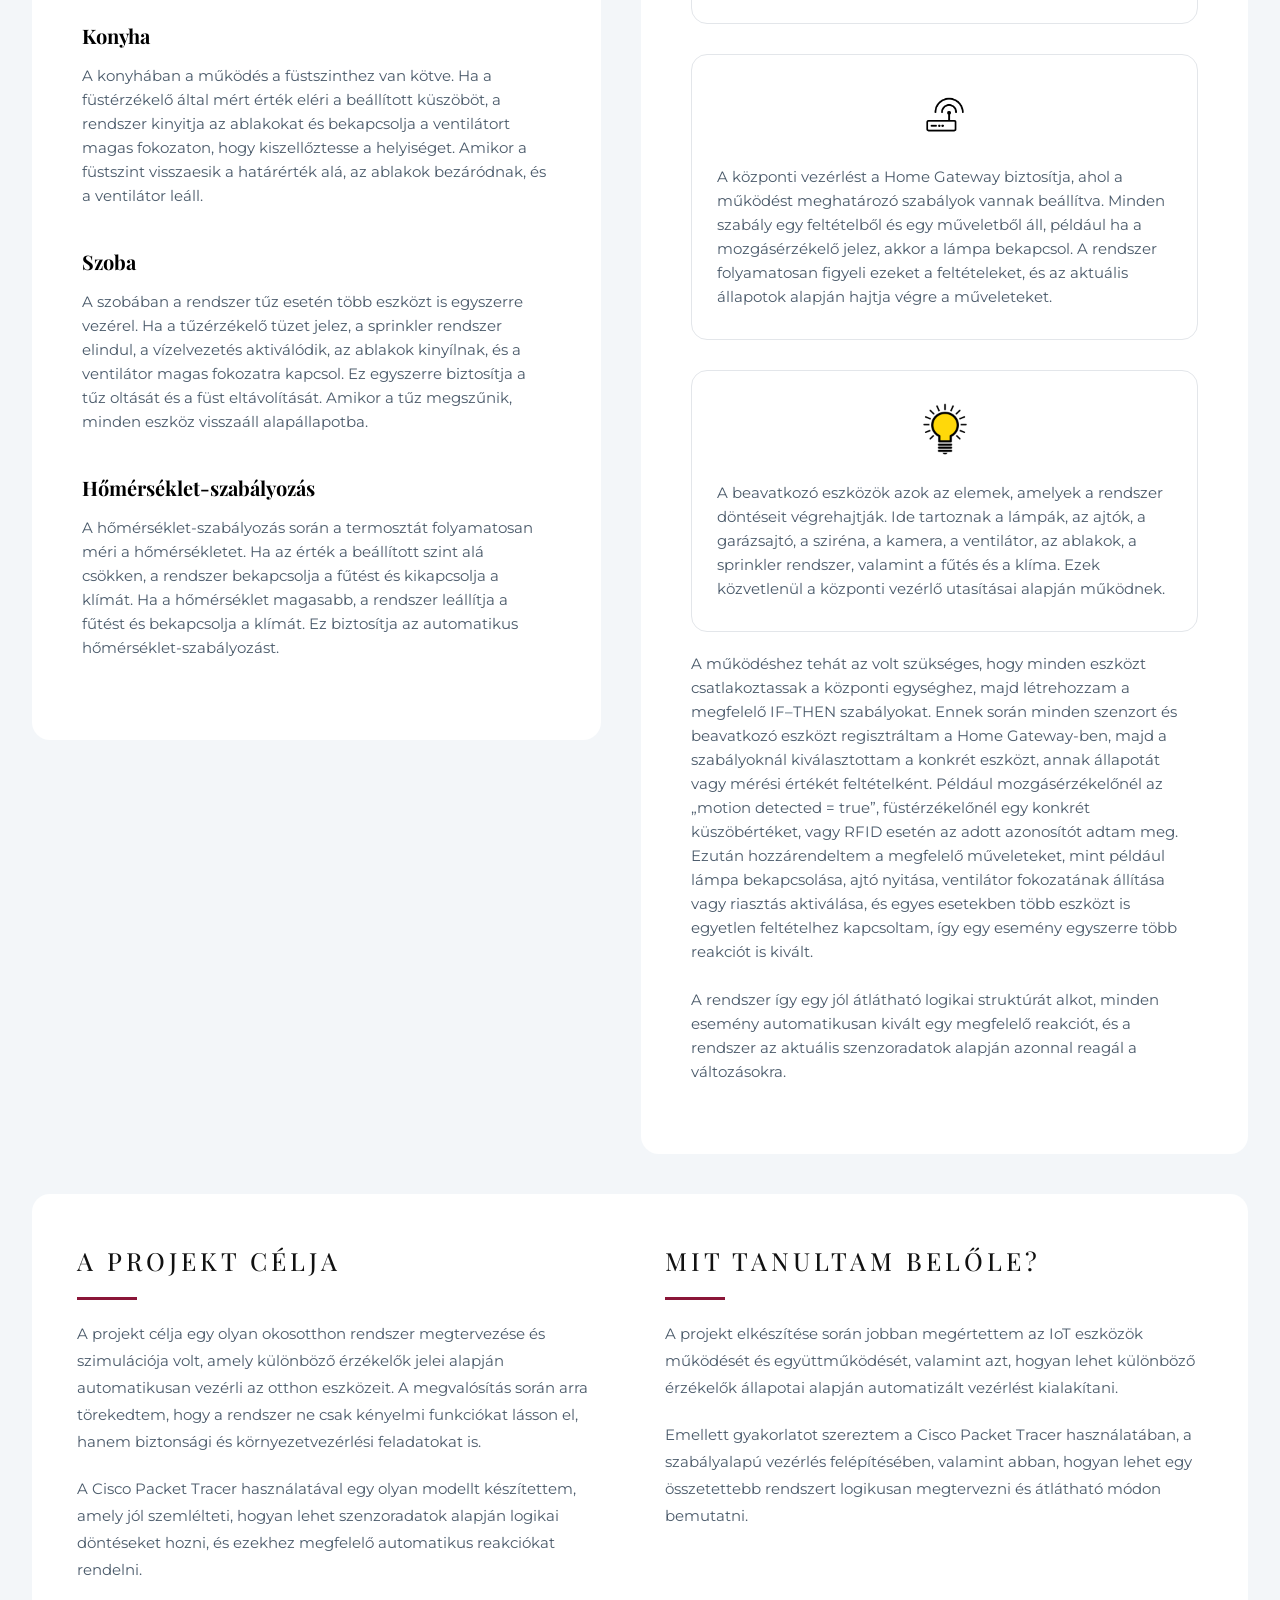
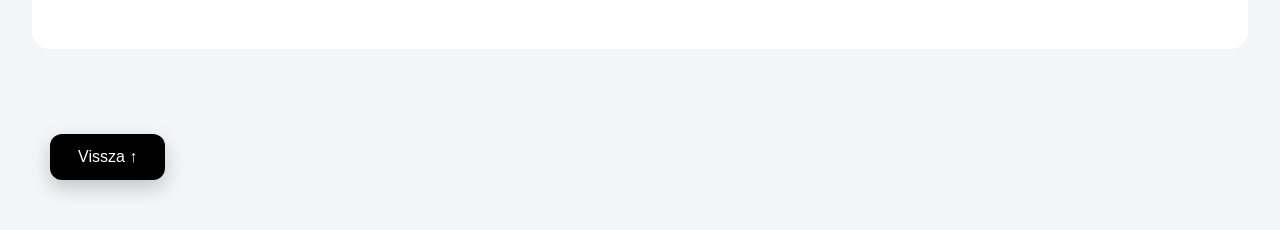
==== commit 7c9baf96: "31" ====
--- a/Projektek/project_1.html
+++ b/Projektek/project_1.html
@@ -112,7 +112,7 @@
                     </iframe>
 
                     <p id="video-note" class="video-note">
-                        ⚙️ A jobb minőségért állítsd 1080p-re a videót
+                        ⚙️ A jobb minőségért állítsa 1080p-re a videó felbontását
                     </p>
 
                 </div>
